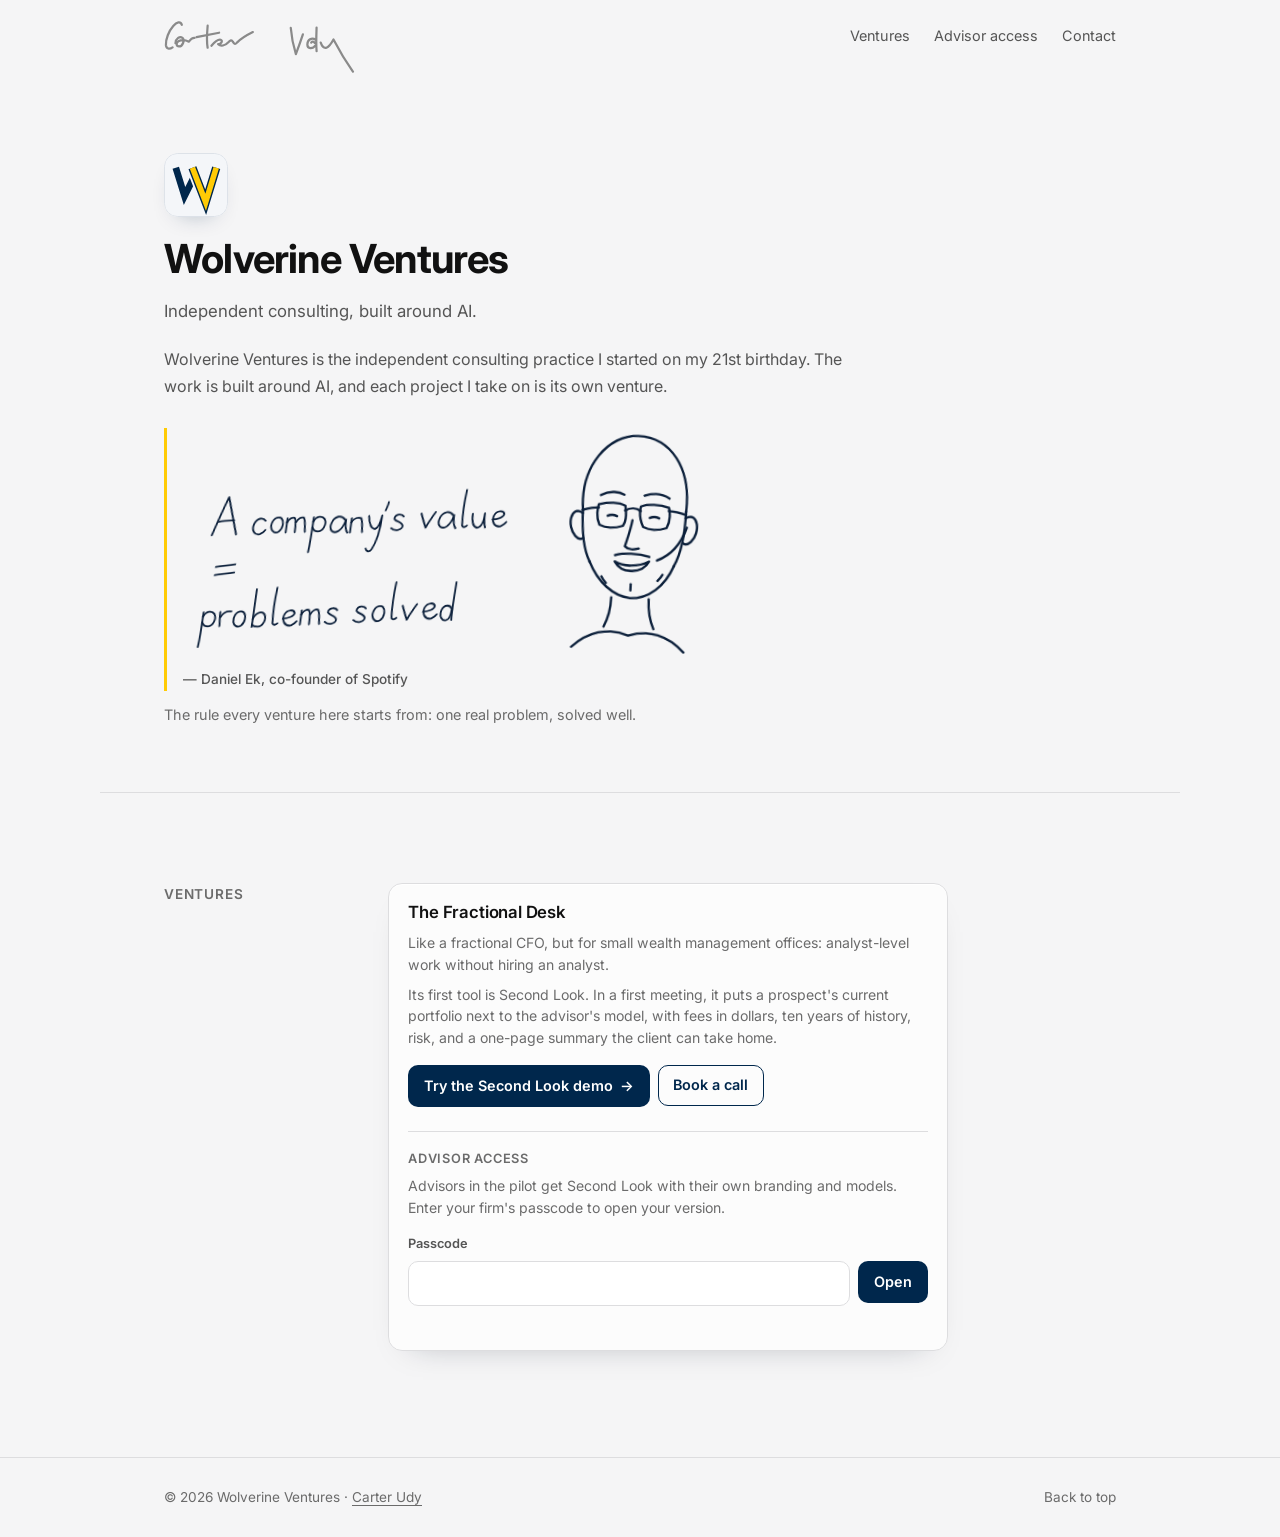
==== ventures/index.html @ a7000604 "Ventures: add skip-to-content link" ====
<!DOCTYPE html>
<html lang="en">
<head>
  <meta charset="UTF-8" />
  <meta name="viewport" content="width=device-width, initial-scale=1.0" />
  <title>Wolverine Ventures</title>
  <meta name="description" content="Wolverine Ventures is an independent consulting practice started by Carter Udy, built around AI. Its first venture is The Fractional Desk." />
  <meta property="og:title" content="Wolverine Ventures" />
  <meta property="og:description" content="An independent consulting practice built around AI. First venture: The Fractional Desk." />
  <meta property="og:type" content="website" />
  <meta property="og:url" content="https://carterudy.com/ventures/" />
  <link rel="canonical" href="https://carterudy.com/ventures/" />
  <meta name="theme-color" content="#f5f5f6" />
  <link rel="icon" href="../favicon.svg" type="image/svg+xml" />
  <link rel="preconnect" href="https://fonts.googleapis.com" />
  <link rel="preconnect" href="https://fonts.gstatic.com" crossorigin />
  <link href="https://fonts.googleapis.com/css2?family=Inter:wght@400;500;600;700&display=swap" rel="stylesheet" />
  <link rel="stylesheet" href="../styles.css" />
</head>
<body>
  <a class="skip-link" href="#main">Skip to content</a>

  <svg width="0" height="0" style="position:absolute" aria-hidden="true">
    <symbol id="wvMark" viewBox="0 0 100 100">
      <rect x="0.75" y="0.75" width="98.5" height="98.5" rx="20" fill="#F4F6F9" stroke="#DCE1E8" stroke-width="1.5"/>
      <polyline points="18.4,23.05 32.1,67.05 48.6,34.05" fill="none" stroke="#00274C" stroke-width="10.5" stroke-linejoin="miter"/>
      <polyline points="44.4,23.05 65.1,76.95 81.6,23.05" fill="none" stroke="#F4F6F9" stroke-width="18.75" stroke-linejoin="miter" stroke-miterlimit="2"/>
      <polyline points="44.4,23.05 65.1,76.95 81.6,23.05" fill="none" stroke="#00274C" stroke-width="13.1" stroke-linejoin="miter"/>
      <polyline points="44.4,23.05 65.1,76.95 81.6,23.05" fill="none" stroke="#FFCB05" stroke-width="8.75" stroke-linejoin="miter"/>
    </symbol>
  </svg>

  <header class="site-header" id="top">
    <nav class="nav" aria-label="Primary">
      <a href="../" class="brand" aria-label="Carter Udy, home">
        <svg class="brand-sig" viewBox="84 79 600 113" aria-hidden="true" focusable="false">
          <g fill="none" stroke="currentColor" stroke-linecap="round" stroke-linejoin="round">
            <path d="M140 94 C136 82 124 85 113 98 C99 114 89 139 90 158 C91 170 101 172 111 165"/>
            <path d="M120 152 C121 136 134 129 142 135 C150 142 143 162 131 162 C122 162 121 151 129 146 C139 141 152 142 162 147 C167 140 172 134 180 135"/>
            <path d="M221 97 C219 120 217 145 221 166 M186 133 C207 129 232 124 257 119"/>
            <path d="M233 160 C241 150 252 139 262 141 C270 143 263 156 254 155 C262 163 276 160 286 149 C292 142 297 141 300 147 C304 154 307 157 313 150 C323 140 341 128 363 117"/>
            <path d="M482 104 C484 130 490 160 498 186 C504 170 512 148 520 124"/>
            <path d="M560 141 C548 132 534 141 534 156 C534 170 550 172 560 158 M546 150 C549 146 554 146 557 151 M563 103 C562 130 561 152 563 177"/>
            <path d="M576 150 C580 162 586 168 594 166 C604 162 610 151 616 140 C627 161 649 201 677 241"/>
          </g>
        </svg>
      </a>

      <button class="nav-toggle" aria-expanded="false" aria-controls="nav-menu" aria-label="Toggle navigation">
        <span></span><span></span><span></span>
      </button>

      <ul class="nav-menu" id="nav-menu">
        <li><a href="#ventures">Ventures</a></li>
        <li><a href="#advisors">Advisor access</a></li>
        <li><a href="../#contact">Contact</a></li>
      </ul>
    </nav>
  </header>

  <main id="main">

    <section class="hero container wv-hero">
      <div class="hero-text">
        <svg class="wv-mark" width="64" height="64" role="img" aria-label="Wolverine Ventures logo"><use href="#wvMark"/></svg>
        <h1 class="hero-name">Wolverine Ventures</h1>
        <p class="hero-tagline">Independent consulting, built around AI.</p>
        <div class="about-body wv-blurb">
          <!-- EDIT: Carter's words. -->
          <p>
            Wolverine Ventures is the independent consulting practice I started on my 21st birthday. The work is
            built around AI, and each project I take on is its own venture.
          </p>
        </div>
        <figure class="wv-quote" style="--hw-total:4.14s">
          <div class="wv-quote-row">
            <blockquote>
              <p class="sr-only">A company&rsquo;s value equals problems solved.</p>
              <!-- Written in Carter's hand; strokes draw on in order (see .hw-quote in styles.css). Regenerate with Website/tools/make_quote.py -->
              <svg class="hw-quote" viewBox="-34 12 339 172" aria-hidden="true" focusable="false" style="--hw-total:2.67s">
                <g transform="rotate(-2 154 80) skewX(-10)">
                  <path d="M5.5 59.1 C9.5 46.1 13.5 33.1 17.5 22.1 C21.5 34.1 25.5 47.1 29.5 59.1" pathLength="1" style="--t:0.30s;--d:0.06s"/>
                  <path d="M10.5 46.1 C15.5 45.1 20.5 45.1 25.5 45.1" pathLength="1" style="--t:0.37s;--d:0.04s"/>
                  <path d="M57.0 46.7 C54.0 42.7 48.0 43.7 46.0 49.7 C44.0 55.7 48.0 60.7 53.0 59.7 C55.0 58.7 57.0 57.7 58.0 55.7" pathLength="1" style="--t:0.42s;--d:0.04s"/>
                  <path d="M69.5 43.8 C64.5 43.8 62.5 49.8 63.5 53.8 C64.5 57.8 68.5 59.8 71.5 57.8 C75.5 54.8 75.5 47.8 72.5 44.8 C71.5 43.8 70.5 43.8 69.5 43.8" pathLength="1" style="--t:0.47s;--d:0.04s"/>
                  <path d="M78.5 44.9 C78.5 49.9 78.5 54.9 78.5 58.9" pathLength="1" style="--t:0.52s;--d:0.04s"/>
                  <path d="M78.5 48.9 C80.5 44.9 83.5 43.9 85.5 44.9 C87.5 46.9 87.5 52.9 87.5 58.9" pathLength="1" style="--t:0.58s;--d:0.04s"/>
                  <path d="M87.5 48.9 C89.5 44.9 92.5 43.9 94.5 44.9 C96.5 46.9 96.5 52.9 97.5 58.9" pathLength="1" style="--t:0.63s;--d:0.04s"/>
                  <path d="M104.5 45.0 C104.5 57.0 104.5 69.0 103.5 79.0" pathLength="1" style="--t:0.68s;--d:0.04s"/>
                  <path d="M104.5 49.0 C106.5 44.0 112.5 43.0 115.5 47.0 C118.5 52.0 115.5 59.0 110.5 59.0 C107.5 59.0 105.5 57.0 104.5 55.0" pathLength="1" style="--t:0.73s;--d:0.04s"/>
                  <path d="M135.8 48.2 C131.8 43.2 124.8 44.2 122.8 51.2 C120.8 58.2 125.8 62.2 130.8 59.2 C133.8 57.2 135.8 53.2 136.8 48.2 C136.8 53.2 136.8 58.2 139.8 61.2" pathLength="1" style="--t:0.78s;--d:0.04s"/>
                  <path d="M142.4 47.2 C142.4 52.2 142.4 57.2 142.4 61.2" pathLength="1" style="--t:0.84s;--d:0.04s"/>
                  <path d="M142.4 51.2 C144.4 47.2 148.4 46.2 151.4 47.2 C153.4 49.2 153.4 55.2 154.4 61.2" pathLength="1" style="--t:0.89s;--d:0.04s"/>
                  <path d="M159.2 45.5 C160.2 51.5 162.2 57.5 166.2 58.5 C169.2 58.5 171.2 53.5 172.2 45.5 C172.2 57.5 171.2 69.5 166.2 78.5 C164.2 81.5 161.2 80.5 160.2 77.5" pathLength="1" style="--t:0.94s;--d:0.05s"/>
                  <path d="M176.9 32.5 C176.9 35.5 175.9 37.5 174.9 40.5" pathLength="1" style="--t:1.01s;--d:0.04s"/>
                  <path d="M193.7 47.2 C191.7 44.2 185.7 44.2 184.7 48.2 C183.7 51.2 192.7 52.2 193.7 56.2 C194.7 60.2 186.7 62.2 182.7 58.2" pathLength="1" style="--t:1.06s;--d:0.04s"/>
                  <path d="M210.9 44.9 C212.9 49.9 214.9 54.9 216.9 58.9 C218.9 53.9 221.9 48.9 224.9 43.9" pathLength="1" style="--t:1.11s;--d:0.04s"/>
                  <path d="M242.6 47.5 C238.6 42.5 231.6 43.5 229.6 50.5 C227.6 57.5 232.6 61.5 237.6 58.5 C240.6 56.5 242.6 52.5 243.6 47.5 C243.6 52.5 243.6 57.5 246.6 60.5" pathLength="1" style="--t:1.16s;--d:0.04s"/>
                  <path d="M252.9 23.2 C251.9 35.2 251.9 48.2 252.9 58.2 C253.9 60.2 255.9 60.2 257.9 58.2" pathLength="1" style="--t:1.22s;--d:0.04s"/>
                  <path d="M262.0 46.8 C262.0 53.8 263.0 59.8 268.0 60.8 C272.0 60.8 274.0 55.8 274.0 46.8 C274.0 51.8 274.0 56.8 276.0 60.8" pathLength="1" style="--t:1.27s;--d:0.04s"/>
                  <path d="M282.3 53.2 C287.3 53.2 293.3 51.2 293.3 48.2 C292.3 44.2 285.3 44.2 283.3 49.2 C281.3 55.2 285.3 61.2 291.3 60.2 C293.3 59.2 295.3 58.2 296.3 56.2" pathLength="1" style="--t:1.32s;--d:0.04s"/>
                  <path d="M14.0 90.6 C20.0 89.6 27.0 89.6 33.0 88.6" pathLength="1" style="--t:1.42s;--d:0.04s"/>
                  <path d="M14.0 98.6 C20.0 97.6 27.0 97.6 33.0 96.6" pathLength="1" style="--t:1.47s;--d:0.04s"/>
                  <path d="M8.2 135.0 C8.2 147.0 8.2 159.0 7.2 169.0" pathLength="1" style="--t:1.58s;--d:0.04s"/>
                  <path d="M8.2 139.0 C10.2 134.0 16.2 133.0 19.2 137.0 C22.2 142.0 19.2 149.0 14.2 149.0 C11.2 149.0 9.2 147.0 8.2 145.0" pathLength="1" style="--t:1.63s;--d:0.04s"/>
                  <path d="M24.7 135.1 C24.7 140.1 25.7 145.1 25.7 149.1" pathLength="1" style="--t:1.68s;--d:0.04s"/>
                  <path d="M25.7 140.1 C27.7 136.1 30.7 134.1 35.7 135.1" pathLength="1" style="--t:1.73s;--d:0.04s"/>
                  <path d="M45.0 135.4 C40.0 135.4 38.0 141.4 39.0 145.4 C40.0 149.4 44.0 151.4 47.0 149.4 C51.0 146.4 51.0 139.4 48.0 136.4 C47.0 135.4 46.0 135.4 45.0 135.4" pathLength="1" style="--t:1.78s;--d:0.04s"/>
                  <path d="M57.9 114.0 C57.9 127.0 57.9 139.0 57.9 151.0" pathLength="1" style="--t:1.84s;--d:0.04s"/>
                  <path d="M57.9 143.0 C59.9 137.0 65.9 135.0 68.9 139.0 C71.9 144.0 68.9 151.0 63.9 151.0 C60.9 151.0 58.9 150.0 57.9 149.0" pathLength="1" style="--t:1.89s;--d:0.04s"/>
                  <path d="M78.1 113.2 C77.1 125.2 77.1 138.2 78.1 148.2 C79.1 150.2 81.1 150.2 83.1 148.2" pathLength="1" style="--t:1.94s;--d:0.04s"/>
                  <path d="M87.7 143.9 C92.7 143.9 98.7 141.9 98.7 138.9 C97.7 134.9 90.7 134.9 88.7 139.9 C86.7 145.9 90.7 151.9 96.7 150.9 C98.7 149.9 100.7 148.9 101.7 146.9" pathLength="1" style="--t:1.99s;--d:0.04s"/>
                  <path d="M105.5 136.4 C105.5 141.4 105.5 146.4 105.5 150.4" pathLength="1" style="--t:2.04s;--d:0.04s"/>
                  <path d="M105.5 140.4 C107.5 136.4 110.5 135.4 112.5 136.4 C114.5 138.4 114.5 144.4 114.5 150.4" pathLength="1" style="--t:2.10s;--d:0.04s"/>
                  <path d="M114.5 140.4 C116.5 136.4 119.5 135.4 121.5 136.4 C123.5 138.4 123.5 144.4 124.5 150.4" pathLength="1" style="--t:2.15s;--d:0.04s"/>
                  <path d="M140.7 137.4 C138.7 134.4 132.7 134.4 131.7 138.4 C130.7 141.4 139.7 142.4 140.7 146.4 C141.7 150.4 133.7 152.4 129.7 148.4" pathLength="1" style="--t:2.20s;--d:0.04s"/>
                  <path d="M168.9 136.7 C166.9 133.7 160.9 133.7 159.9 137.7 C158.9 140.7 167.9 141.7 168.9 145.7 C169.9 149.7 161.9 151.7 157.9 147.7" pathLength="1" style="--t:2.25s;--d:0.04s"/>
                  <path d="M182.6 134.9 C177.6 134.9 175.6 140.9 176.6 144.9 C177.6 148.9 181.6 150.9 184.6 148.9 C188.6 145.9 188.6 138.9 185.6 135.9 C184.6 134.9 183.6 134.9 182.6 134.9" pathLength="1" style="--t:2.30s;--d:0.04s"/>
                  <path d="M195.6 111.9 C194.6 123.9 194.6 136.9 195.6 146.9 C196.6 148.9 198.6 148.9 200.6 146.9" pathLength="1" style="--t:2.36s;--d:0.04s"/>
                  <path d="M205.1 135.3 C207.1 140.3 209.1 145.3 211.1 149.3 C213.1 144.3 216.1 139.3 219.1 134.3" pathLength="1" style="--t:2.41s;--d:0.04s"/>
                  <path d="M226.1 141.9 C231.1 141.9 237.1 139.9 237.1 136.9 C236.1 132.9 229.1 132.9 227.1 137.9 C225.1 143.9 229.1 149.9 235.1 148.9 C237.1 147.9 239.1 146.9 240.1 144.9" pathLength="1" style="--t:2.46s;--d:0.04s"/>
                  <path d="M254.3 140.0 C252.3 136.0 246.3 135.0 244.3 141.0 C242.3 147.0 246.3 152.0 250.3 151.0 C253.3 150.0 254.3 146.0 254.3 141.0" pathLength="1" style="--t:2.51s;--d:0.04s"/>
                  <path d="M255.3 114.0 C255.3 127.0 254.3 139.0 255.3 151.0" pathLength="1" style="--t:2.56s;--d:0.04s"/>
                </g>
              </svg>
            </blockquote>
            <!-- Loose pen sketch of Daniel Ek, drawn after the quote. Regenerate with Website/tools/make_portrait.py -->
            <svg class="hw-quote hw-portrait" viewBox="16 8 96 146" aria-hidden="true" focusable="false">
              <g transform="rotate(3 64 80)">
                <path d="M31 62 C28 34 45 13 64 13 C85 13 99 32 97 60" pathLength="1" style="--t:2.67s;--d:0.11s"/>
                <path d="M31 62 C31 78 33 88 37 95" pathLength="1" style="--t:2.79s;--d:0.04s"/>
                <path d="M97 60 C97 76 95 87 91 95" pathLength="1" style="--t:2.84s;--d:0.04s"/>
                <path d="M31 64 C23 59 21 73 27 79 C29 81 31 81 32 80" pathLength="1" style="--t:2.89s;--d:0.04s"/>
                <path d="M97 64 C105 59 107 73 101 79 C99 81 97 81 96 80" pathLength="1" style="--t:2.94s;--d:0.04s"/>
                <path d="M42 52 C47 49 53 49 57 51" pathLength="1" style="--t:2.99s;--d:0.04s"/>
                <path d="M70 51 C75 49 81 49 86 52" pathLength="1" style="--t:3.04s;--d:0.04s"/>
                <path d="M41 58 C47 56 54 56 58 58 C59 63 59 68 57 71 C52 73 46 73 42 71 C40 67 40 62 41 58" pathLength="1" style="--t:3.09s;--d:0.05s"/>
                <path d="M68 58 C72 56 80 56 86 58 C87 62 87 67 85 71 C80 73 74 73 70 71 C68 67 67 62 68 58" pathLength="1" style="--t:3.16s;--d:0.05s"/>
                <path d="M58 61 C61 59 65 59 68 61" pathLength="1" style="--t:3.22s;--d:0.04s"/>
                <path d="M41 60 C37 60 34 61 31 62" pathLength="1" style="--t:3.27s;--d:0.04s"/>
                <path d="M86 60 C90 60 94 61 97 62" pathLength="1" style="--t:3.32s;--d:0.04s"/>
                <path d="M47 65 C49 64 51 64 53 65" pathLength="1" style="--t:3.37s;--d:0.04s"/>
                <path d="M74 65 C76 64 78 64 80 65" pathLength="1" style="--t:3.42s;--d:0.04s"/>
                <path d="M63 67 C62 74 60 80 59 84 C61 86 65 86 68 85" pathLength="1" style="--t:3.47s;--d:0.04s"/>
                <path d="M53 90 C58 88 68 88 75 90" pathLength="1" style="--t:3.52s;--d:0.04s"/>
                <path d="M53 94 C59 97 68 97 75 93 C71 101 58 102 53 94" pathLength="1" style="--t:3.57s;--d:0.04s"/>
                <path d="M37 95 C43 108 53 116 64 117 C76 117 86 108 91 95" pathLength="1" style="--t:3.63s;--d:0.06s"/>
                <path d="M45 104 C46 106 47 107 48 108" pathLength="1" style="--t:3.71s;--d:0.04s"/>
                <path d="M64 108 C64 110 64 111 64 112" pathLength="1" style="--t:3.76s;--d:0.04s"/>
                <path d="M81 105 C82 104 83 103 84 101" pathLength="1" style="--t:3.81s;--d:0.04s"/>
                <path d="M98 70 C95 80 89 88 80 92" pathLength="1" style="--t:3.86s;--d:0.04s"/>
                <path d="M52 117 C52 124 51 130 48 136" pathLength="1" style="--t:3.91s;--d:0.04s"/>
                <path d="M76 117 C76 124 77 130 80 136" pathLength="1" style="--t:3.96s;--d:0.04s"/>
                <path d="M28 150 C38 140 51 136 64 141 C77 136 90 140 100 150" pathLength="1" style="--t:4.01s;--d:0.07s"/>
              </g>
            </svg>
          </div>
          <figcaption>&mdash; Daniel Ek, co-founder of Spotify</figcaption>
        </figure>
        <p class="wv-quote-note">The rule every venture here starts from: one real problem, solved well.</p>
      </div>
    </section>

    <section class="section container" id="ventures">
      <p class="section-title">Ventures</p>
      <div class="wv-grid">
        <article class="now-card wv-card" id="fractional-desk">
          <h2 class="now-title">The Fractional Desk</h2>
          <p class="now-note">Like a fractional CFO, but for small wealth management offices: analyst-level work without hiring an analyst.</p>
          <p class="now-note">Its first tool is Second Look. In a first meeting, it puts a prospect's current portfolio next to the advisor's model, with fees in dollars, ten years of history, risk, and a one-page summary the client can take home.</p>
          <div class="wv-actions">
            <a class="wv-btn" href="second-look/">Try the Second Look demo <span class="wv-arrow" aria-hidden="true">&rarr;</span></a>
            <a class="wv-btn wv-btn-ghost" href="https://calendar.google.com/calendar/appointments/schedules/AcZssZ2owNLC68IE3bi404yhBSNsmZE64ttAb19tgo0-aC2wI6eYCNmnvXj6XQy3hJ_TFixpicV2XaKe" target="_blank" rel="noopener">Book a call</a>
          </div>
          <div class="wv-access" id="advisors">
            <h3 class="wv-access-title">Advisor access</h3>
            <p class="now-note">Advisors in the pilot get Second Look with their own branding and models. Enter your firm's passcode to open your version.</p>
            <form class="wv-form" id="access-form" autocomplete="off">
              <label class="wv-label" for="access-code">Passcode</label>
              <div class="wv-row">
                <input class="wv-input" id="access-code" name="access-code" type="password" required spellcheck="false" autocapitalize="off" />
                <button class="wv-btn" id="access-go" type="submit">Open</button>
              </div>
              <p class="wv-status" id="access-status" role="status" aria-live="polite"></p>
            </form>
          </div>
        </article>
      </div>
    </section>
  </main>

  <footer class="site-footer">
    <div class="container footer-inner">
      <span>&copy; <span id="year"></span> Wolverine Ventures &middot; <a href="../">Carter Udy</a></span>
      <a href="#top" class="footer-top">Back to top</a>
    </div>
  </footer>

  <script src="../script.js"></script>
  <script src="unlock.js"></script>
  <script data-goatcounter="https://carterudy.goatcounter.com/count" async src="//gc.zgo.at/count.js"></script>
</body>
</html>
---- styles.css ----
/* Carter Udy — carterudy.com */

:root {
  --bg:         #f5f5f6;
  --text:       #111111;
  --text-soft:  #555555;
  --text-faint: #6b6b6b; /* 4.9:1 on --bg; #8a8a8a was 3.2:1, under the 4.5:1 minimum */
  --border:     #dddddf;
  --maxw:       1080px;
  --gutter:     clamp(1.25rem, 6vw, 4rem);
  --font: "Inter", system-ui, -apple-system, sans-serif;
}

*, *::before, *::after { box-sizing: border-box; margin: 0; }
html { scroll-behavior: smooth; }
@media (prefers-reduced-motion: reduce) { html { scroll-behavior: auto; } }

body {
  font-family: var(--font);
  background: var(--bg);
  color: var(--text);
  font-size: 16px;
  line-height: 1.7;
  -webkit-font-smoothing: antialiased;
  transition: background .25s, color .25s;
}

a { color: inherit; text-decoration: underline; text-underline-offset: 3px; }
a:hover { color: var(--text-soft); }
ul, ol { list-style: none; padding: 0; }

/* Skip link: hidden until a keyboard user tabs to it */
.skip-link {
  position: fixed; left: 1rem; top: -100px; z-index: 100;
  padding: .6rem 1rem; border-radius: 8px;
  background: var(--text); color: var(--bg); font-size: .9rem; font-weight: 600; text-decoration: none;
}
.skip-link:focus { top: .75rem; color: var(--bg); }

.container {
  max-width: var(--maxw);
  margin-inline: auto;
  padding-inline: var(--gutter);
}

/* ---------- Nav ---------- */
.site-header {
  position: sticky;
  top: 0;
  background: var(--bg);
  border-bottom: 1px solid transparent;
  z-index: 10;
  transition: border-color .25s;
}
.site-header.scrolled { border-bottom-color: var(--border); }

.nav {
  display: flex;
  align-items: center;
  justify-content: space-between;
  max-width: var(--maxw);
  margin-inline: auto;
  padding-inline: var(--gutter);
  height: 72px;
}
.brand {
  font-weight: 600;
  font-size: .95rem;
  text-decoration: none;
}
.brand:hover { color: var(--text-soft); }
/* signature keeps its original light grey; logos are exempt from text contrast */
.brand { display: inline-flex; align-items: center; color: #8a8a8a; }
.brand:hover, .brand:focus-visible { color: var(--text); }
/* box is cropped to the ink of "Carter Udy"; the tail of the y hangs below on purpose */
.brand-sig { display: block; height: 36px; width: auto; overflow: visible; position: relative; top: 2px; }
.brand-sig g { stroke-width: 7; transition: stroke-width .25s ease; }
.brand:hover .brand-sig g, .brand:focus-visible .brand-sig g { stroke-width: 12; }
.brand { transition: color .25s ease; }
@media (prefers-reduced-motion: reduce) { .brand, .brand-sig g { transition: none; } }

.nav-menu {
  display: flex;
  align-items: center;
  gap: 1.5rem;
}
.nav-menu a {
  font-size: .9rem;
  color: var(--text-soft);
  text-decoration: none;
}
.nav-menu a:hover { color: var(--text); }
/* section you're reading (set by script.js); underline, not bold, so nothing shifts */
.nav-menu a[aria-current] { color: var(--text); text-decoration: underline; text-decoration-thickness: 1.5px; text-underline-offset: 6px; }
.nav-menu a { white-space: nowrap; }

/* LinkedIn + email icons: 20px art, ~44px tall hit area, no layout shift */
.nav-menu > li.nav-icons { display: flex; align-items: center; }
.nav-menu .nav-icon {
  display: grid; place-items: center;
  width: 38px; height: 44px; margin: -12px -4px; padding: 0;
  color: var(--text-soft);
  transition: color .15s ease, transform .2s cubic-bezier(.34,1.56,.64,1);
}
.nav-menu .nav-icon svg { width: 20px; height: 20px; }
.nav-menu .nav-icon:hover, .nav-menu .nav-icon:focus-visible { color: var(--text); transform: translateY(-2px); }
.nav-menu .nav-icon:active { transform: translateY(0) scale(.9); transition-duration: .08s; }
@media (prefers-reduced-motion: reduce) { .nav-menu .nav-icon { transition: none; } .nav-menu .nav-icon:hover, .nav-menu .nav-icon:active { transform: none; } }

/* Wolverine Ventures sits far right, set off by a hairline */
.nav-menu > li.nav-wv-item { border-left: 1px solid var(--border); padding-left: 1.5rem; }
/* Fitts's law: taller hit areas for nav links, padding offset by negative margin so nothing shifts */
.nav-menu > li > a { display: inline-block; padding: .75rem .35rem; margin: -.75rem -.35rem; }
.nav-menu > li > a.nav-wv { display: inline-flex; }
.brand { padding-block: .5rem; }
.footer-inner a { display: inline-block; padding: .6rem .25rem; margin: -.6rem -.25rem; }

/* Wolverine Ventures link: small W mark sits on the text's x-height, nudges on hover */
.nav-menu .nav-wv { display: inline-flex; align-items: center; gap: .4rem; }
.nav-wv-mark { width: 15px; height: 14px; flex: none; overflow: visible; transform-origin: 50% 100%; transition: transform .25s cubic-bezier(.34,1.56,.64,1); }
.nav-wv:hover .nav-wv-mark, .nav-wv:focus-visible .nav-wv-mark { transform: rotate(-12deg); }
@media (prefers-reduced-motion: reduce) { .nav-wv-mark { transition: none; } .nav-wv:hover .nav-wv-mark { transform: none; } }

/* Contact: LinkedIn + email icons reveal on hover / keyboard focus */
.nav-contact { position: relative; }
.contact-pop {
  position: absolute;
  top: 100%;
  right: -.6rem;
  display: flex;
  gap: .35rem;
  padding: .35rem;
  margin-top: .6rem;
  background: rgba(255, 255, 255, .72);
  -webkit-backdrop-filter: saturate(170%) blur(18px);
  backdrop-filter: saturate(170%) blur(18px);
  border: 1px solid var(--border);
  border-radius: 12px;
  box-shadow: 0 12px 30px -16px rgba(15, 27, 45, .35);
  opacity: 0;
  visibility: hidden;
  transform: translateY(-4px);
  transition: opacity .18s ease, transform .18s ease, visibility 0s linear .18s;
}
/* invisible bridge so the pointer can travel from "Contact" down to the icons */
.contact-pop::before { content: ""; position: absolute; inset: -.8rem 0 100% 0; }
.nav-contact:hover .contact-pop,
.nav-contact:focus-within .contact-pop {
  opacity: 1;
  visibility: visible;
  transform: none;
  transition: opacity .18s ease, transform .18s ease;
}
.contact-pop a {
  display: grid;
  place-items: center;
  width: 44px; height: 44px;
  border-radius: 9px;
  color: var(--text-soft);
}
.contact-pop a:hover, .contact-pop a:focus-visible { color: var(--text); background: rgba(15, 27, 45, .06); }
.contact-pop svg { width: 20px; height: 20px; }
.ico-knock { fill: #fff; }
@media (prefers-reduced-motion: reduce) {
  .contact-pop { transition: none; transform: none; }
}

.nav-toggle {
  display: none;
  background: none;
  border: none;
  cursor: pointer;
  flex-direction: column;
  gap: 4px;
  padding: .25rem;
}
.nav-toggle span {
  display: block;
  width: 20px; height: 1.5px;
  background: var(--text);
  transition: transform .2s, opacity .15s;
}

/* ---------- Hero ---------- */
.hero {
  padding-top: clamp(3rem, 10vh, 5rem);
  padding-bottom: clamp(2.5rem, 8vh, 4rem);
  display: flex;
  align-items: center;
  gap: clamp(2rem, 5vw, 4rem);
}
.hero-text { flex: 1 1 0; min-width: 0; }
.hero-photo {
  flex: 0 0 auto;
  width: clamp(180px, 26vw, 300px);
}
.hero-photo img {
  width: 100%;
  height: auto;
  display: block;
  border-radius: 8px;
  object-fit: cover;
  aspect-ratio: 4 / 5;
}
.hero-name {
  font-size: clamp(1.75rem, 5vw, 2.5rem);
  font-weight: 700;
  letter-spacing: -.02em;
  line-height: 1.1;
  margin-bottom: 1rem;
}
.hero-tagline {
  font-size: 1.05rem;
  color: var(--text-soft);
  max-width: 72ch;
  margin-bottom: .75rem;
}
.hero-sub {
  font-size: .95rem;
  color: var(--text-faint);
  max-width: 72ch;
  margin-bottom: 1.75rem;
}
.hero-socials {
  display: flex;
  flex-wrap: wrap;
  gap: 1.25rem;
}
.hero-socials a {
  font-size: .9rem;
  color: var(--text-soft);
  text-decoration: none;
}
.hero-socials a:hover { color: var(--text); text-decoration: underline; text-underline-offset: 3px; }

/* ---------- Sections ---------- */
.section {
  padding-top: clamp(2rem, 6vh, 3.5rem);
  padding-bottom: clamp(2rem, 6vh, 3.5rem);
  border-top: 1px solid var(--border);
}
.section-title {
  font-size: .8rem;
  font-weight: 600;
  letter-spacing: .06em;
  text-transform: uppercase;
  color: var(--text-faint);
  margin-bottom: 1.5rem;
}

/* ---------- About ---------- */
.about-body p {
  font-size: 1rem;
  color: var(--text-soft);
  margin-bottom: .9rem;
  max-width: 68ch;
}
.about-body p:last-child { margin-bottom: 0; }

.about-tags {
  display: flex;
  flex-wrap: wrap;
  gap: .5rem;
  margin-top: 1.5rem;
}
.about-tags li {
  font-size: .82rem;
  color: var(--text-faint);
  border: 1px solid var(--border);
  padding: .2rem .65rem;
  border-radius: 3px;
}

/* ---------- Writing ---------- */
.writing-list { display: flex; flex-direction: column; }
.writing-item {
  padding: 1.1rem 0;
  border-bottom: 1px solid var(--border);
}
.writing-item:first-child { border-top: 1px solid var(--border); }
.writing-row {
  display: flex;
  align-items: baseline;
  justify-content: space-between;
  gap: 1rem;
}
.writing-title {
  font-size: 1rem;
  font-weight: 500;
}
.writing-title a { text-decoration: none; }
.writing-title a:hover { text-decoration: underline; text-underline-offset: 3px; }
.writing-date {
  font-size: .82rem;
  color: var(--text-faint);
  white-space: nowrap;
  flex-shrink: 0;
}
.writing-desc {
  font-size: .9rem;
  color: var(--text-faint);
  margin-top: .3rem;
}

/* ---------- Contact ---------- */
.contact-body {
  font-size: 1rem;
  color: var(--text-soft);
  max-width: 72ch;
}
.contact-body a { font-weight: 500; }

/* ---------- Footer ---------- */
.site-footer {
  border-top: 1px solid var(--border);
  padding-block: 1.75rem;
  margin-top: 1rem;
}
.footer-inner {
  display: flex;
  align-items: center;
  justify-content: space-between;
  font-size: .85rem;
  color: var(--text-faint);
}
.footer-top { text-decoration: none; }
.footer-top:hover { color: var(--text); }

/* ---------- Scroll reveal ---------- */
.will-reveal {
  opacity: 0;
  transform: translateY(16px);
  transition: opacity .3s ease-out, transform .3s ease-out;
}
.will-reveal.revealed {
  opacity: 1;
  transform: translateY(0);
}

/* ---------- Mobile ---------- */
/* Nav collapses into the menu button before the links would wrap */
@media (max-width: 820px) {
  .nav-toggle { display: flex; }
  /* phone header: shorter bar, smaller signature, bigger tap target for the menu button */
  .nav { height: 64px; }
  .brand-sig { height: 30px; top: 1px; }
  .nav-toggle { padding: .75rem .5rem; margin-right: -.5rem; }

  /* menu drops down under the header and is fully hidden when closed */
  .nav-menu {
    position: fixed;
    inset: 64px 0 auto 0;
    flex-direction: column;
    align-items: stretch;
    gap: 0;
    background: var(--bg);
    border-bottom: 1px solid var(--border);
    box-shadow: 0 18px 30px -24px rgba(15, 27, 45, .35);
    padding: .5rem var(--gutter) 1rem;
    opacity: 0;
    visibility: hidden;
    pointer-events: none;
    transform: translateY(-8px);
    transition: opacity .2s ease, transform .2s ease, visibility 0s linear .2s;
  }
  .nav-menu.open {
    opacity: 1; visibility: visible; pointer-events: auto; transform: none;
    transition: opacity .2s ease, transform .2s ease;
  }
  .nav-menu > li { border-bottom: 1px solid var(--border); }
  .nav-menu > li:last-child { border-bottom: 0; }
  .nav-menu > li > a { display: block; padding: .85rem 0; margin: 0; font-size: 1rem; color: var(--text); }
  .nav-menu > li > a.nav-wv { display: flex; }
  /* LinkedIn + email sit together as the last row */
  .nav-menu > li.nav-icons { order: 10; border-bottom: 0; padding-top: .5rem; gap: .5rem; }
  .nav-menu .nav-icon { width: 44px; height: 44px; margin: 0 0 0 -.6rem; color: var(--text); }
  .nav-menu .nav-icon + .nav-icon { margin-left: 0; }
  .nav-menu > li.nav-wv-item { border-left: 0; padding-left: 0; border-bottom: 1px solid var(--border); }
  .nav-toggle[aria-expanded="true"] span:nth-child(1) { transform: translateY(5.5px) rotate(45deg); }
  .nav-toggle[aria-expanded="true"] span:nth-child(2) { opacity: 0; }
  .nav-toggle[aria-expanded="true"] span:nth-child(3) { transform: translateY(-5.5px) rotate(-45deg); }

}

@media (max-width: 640px) {
  .writing-row { flex-direction: column; gap: .25rem; }
  .writing-date { order: -1; }

  /* hero: photo stays on top but smaller, less empty space above it */
  .hero {
    flex-direction: column-reverse;
    align-items: flex-start;
    gap: 1.25rem;
    padding-top: 1.75rem;
    padding-bottom: 2rem;
  }
  .hero-photo { width: clamp(132px, 38vw, 170px); }
  .hero-photo img { border-radius: 12px; }
  .hero-name { font-size: 2rem; margin-bottom: .6rem; }
  .hero-tagline { font-size: 1rem; }
  .hero-sub { margin-bottom: 1.25rem; }

  .section { padding-top: 1.75rem; padding-bottom: 1.75rem; }
  .section-title { margin-bottom: 1rem; }
  .now-head { flex-wrap: wrap; gap: 0 1rem; }
  .now-date { margin-bottom: 1rem; }
  .now-grid { gap: .75rem; }
  .footer-inner { flex-wrap: wrap; gap: .5rem 1rem; }
}

/* ---------- This week (reading / watching / listening) ---------- */
.now-head { display: flex; align-items: baseline; justify-content: space-between; gap: 1rem; }
.now-date { font-size: .8rem; color: var(--text-faint); margin-bottom: 1.5rem; }
.now-grid {
  display: grid;
  grid-template-columns: repeat(auto-fit, minmax(220px, 1fr));
  gap: 1rem;
}
.now-card {
  background: rgba(255, 255, 255, .7);
  border: 1px solid var(--border);
  border-radius: 14px;
  padding: 1.1rem 1.2rem 1.25rem;
  box-shadow: 0 1px 0 rgba(255, 255, 255, .8) inset, 0 14px 32px -24px rgba(15, 27, 45, .35);
}
.now-kind {
  display: flex; align-items: center; gap: .45rem;
  font-size: .75rem; font-weight: 600; letter-spacing: .06em; text-transform: uppercase;
  color: var(--text-faint);
  margin-bottom: .7rem;
}
.now-kind svg {
  width: 16px; height: 16px;
  fill: none; stroke: currentColor; stroke-width: 1.8; stroke-linecap: round; stroke-linejoin: round;
}
.now-title { font-size: 1.05rem; font-weight: 600; line-height: 1.35; letter-spacing: -.01em; }
.now-by { font-size: .9rem; color: var(--text-soft); margin-top: .15rem; }
.now-note { font-size: .88rem; color: var(--text-faint); margin-top: .6rem; line-height: 1.55; }

/* Whole card / row is the click target (Fitts's law): the title link's
   ::after stretches over it. Cards without a link (Book) stay still. */
.now-card, .writing-item { position: relative; }
.now-title a::after, .writing-title a::after { content: ""; position: absolute; inset: 0; border-radius: inherit; }
.now-card:has(a) { transition: transform .2s cubic-bezier(.2,.8,.2,1), box-shadow .2s ease; }
.now-card:has(a):hover { transform: translateY(-3px); box-shadow: 0 1px 0 rgba(255, 255, 255, .8) inset, 0 20px 36px -22px rgba(15, 27, 45, .45); }
.now-card:has(a:focus-visible) { outline: 2px solid var(--text); outline-offset: 2px; }
.now-card a:focus-visible { outline: none; }
@media (prefers-reduced-motion: reduce) { .now-card:has(a) { transition: none; } .now-card:has(a):hover { transform: none; } }

/* ---------- Wolverine Ventures (/ventures) ---------- */
.wv-hero { align-items: flex-start; }
.wv-mark { display: block; margin-bottom: 1.25rem; border-radius: 14px; box-shadow: 0 10px 24px -16px rgba(0, 39, 76, .45); }
.wv-blurb { margin-top: 1.25rem; }
.wv-grid { display: grid; grid-template-columns: minmax(0, 560px); gap: 1rem; }
.wv-card { display: flex; flex-direction: column; gap: .5rem; }
.wv-card .now-note { margin-top: 0; }
.wv-btn {
  align-self: flex-start;
  display: inline-flex; align-items: center; gap: .4rem;
  margin-top: .5rem;
  padding: .55rem 1rem;
  border: 0; border-radius: 10px;
  background: #00274C; color: #fff;
  font: inherit; font-size: .9rem; font-weight: 600;
  text-decoration: none; cursor: pointer;
}
.wv-btn:hover { background: #0B3A6B; color: #fff; }
.wv-btn:focus-visible, .wv-input:focus-visible { outline: 2px solid #FFCB05; outline-offset: 2px; }
.wv-btn:disabled { opacity: .6; cursor: wait; }
.wv-form { display: grid; gap: .4rem; margin-top: .5rem; }
.wv-label { font-size: .8rem; font-weight: 600; color: var(--text-soft); }
.wv-row { display: flex; gap: .5rem; flex-wrap: wrap; }
.wv-row .wv-btn { margin-top: 0; }
.wv-input {
  flex: 1 1 200px; min-width: 0;
  padding: .55rem .75rem;
  border: 1px solid var(--border); border-radius: 10px;
  background: #fff; color: var(--text);
  font: inherit; font-size: .95rem;
}
.wv-status { font-size: .85rem; color: var(--text-soft); min-height: 1.3em; }

.wv-access { margin-top: 1rem; padding-top: 1rem; border-top: 1px solid var(--border); display: grid; gap: .35rem; }
.wv-access-title { font-size: .8rem; font-weight: 600; letter-spacing: .06em; text-transform: uppercase; color: var(--text-faint); margin: 0; }

/* ---------- Ventures: quote + motion polish ----------
   Motion rules (from "20 Principles of UX & Animation"):
   squash & stretch on press, ease-out timing, follow-through on the arrow,
   staggered entrance, and clear feedback on a wrong passcode. */
.wv-quote { margin: 1.75rem 0 0; padding-left: 1rem; border-left: 3px solid #FFCB05; max-width: 34rem; }
.wv-quote blockquote { margin: 0; }
/* Stacked statement: A COMPANY'S VALUE / = / PROBLEMS SOLVED */
.wv-statement {
  display: flex; flex-direction: column; align-items: flex-start; gap: .05em;
  font-size: clamp(1.6rem, 4.6vw, 2.5rem); font-weight: 700; line-height: 1.02;
  letter-spacing: -.025em; text-transform: uppercase; color: var(--text);
}
.wv-eq { color: #00274C; line-height: .9; }

/* Handwritten quote: each stroke draws on in order as the page opens */
.hw-quote { display: block; width: min(100%, 30rem); height: auto; overflow: visible; }
.hw-quote g { fill: none; stroke: #0B1F3A; stroke-width: 1.8; stroke-linecap: round; stroke-linejoin: round; }
/* At rest the quote is fully drawn; the animation's first frame hides each stroke until its turn. */
.hw-quote path { stroke-dasharray: 1; stroke-dashoffset: 0; animation: hw-draw var(--d) cubic-bezier(.4,.1,.6,.9) var(--t) both; }
/* Quote on the left, pen sketch of Daniel Ek on the right */
.wv-quote-row { display: flex; align-items: flex-end; gap: clamp(.75rem, 3vw, 2rem); }
.wv-quote-row blockquote { flex: 1 1 auto; min-width: 0; }
.hw-quote.hw-portrait { flex: 0 0 auto; width: clamp(84px, 16vw, 150px); }
.hw-portrait g { stroke-width: 1.5; }
@keyframes hw-draw {
  0% { stroke-dashoffset: 1; opacity: 0; }
  1% { opacity: 1; }
  100% { stroke-dashoffset: 0; opacity: 1; }
}
.wv-quote:has(.hw-quote) figcaption { animation: hw-fade .3s ease-out var(--hw-total, 4s) both; }
@keyframes hw-fade { from { opacity: 0; transform: translateY(4px); } }
@media (prefers-reduced-motion: reduce) {
  .hw-quote path { animation: none; stroke-dashoffset: 0; }
  .wv-quote figcaption { animation: none; }
}
.wv-quote figcaption { margin-top: .75rem; font-size: .85rem; font-weight: 500; color: var(--text-soft); }
.sr-only { position: absolute; width: 1px; height: 1px; padding: 0; margin: -1px; overflow: hidden; clip: rect(0 0 0 0); white-space: nowrap; border: 0; }

.wv-actions { display: flex; flex-wrap: wrap; gap: .5rem; margin-top: .5rem; }
.wv-actions .wv-btn { margin-top: 0; }
.wv-btn-ghost { background: transparent; color: #00274C; border: 1.5px solid #00274C; padding: calc(.55rem - 1.5px) calc(1rem - 1.5px); }
.wv-btn-ghost:hover { background: rgba(0, 39, 76, .06); color: #00274C; }
.wv-quote-note { margin-top: .75rem; font-size: .9rem; color: var(--text-faint); max-width: 34rem; }

.wv-btn { transition: background .2s ease, transform .18s cubic-bezier(.2,.8,.2,1), box-shadow .2s ease; }
.wv-btn:hover { transform: translateY(-1px); box-shadow: 0 8px 18px -12px rgba(0, 39, 76, .6); }
.wv-btn:active { transform: translateY(1px) scale(.96, .92); box-shadow: 0 2px 4px -2px rgba(0, 39, 76, .5); transition-duration: .08s; }
.wv-arrow { display: inline-block; transition: transform .25s cubic-bezier(.34,1.56,.64,1); }
.wv-btn:hover .wv-arrow { animation: wv-windup .28s cubic-bezier(.34,1.56,.64,1) both; }
@keyframes wv-windup { 0% { transform: none; } 35% { transform: translateX(-2px); } 100% { transform: translateX(4px); } }
.wv-input { transition: border-color .2s ease, box-shadow .2s ease; }
.wv-input:focus { border-color: #00274C; box-shadow: 0 0 0 3px rgba(0, 39, 76, .12); outline: none; }
.wv-shake { animation: wv-shake .3s cubic-bezier(.36,.07,.19,.97); }
/* 5 Exaggerated feedback: a miss also turns the field red until the next try */
.wv-input.wv-shake { border-color: #B3261E; box-shadow: 0 0 0 3px rgba(179, 38, 30, .14); }
@keyframes wv-shake {
  20%, 60% { transform: translateX(-5px); }
  40%, 80% { transform: translateX(5px); }
}
.wv-hero.will-reveal { opacity: 1; transform: none; }
.wv-hero.will-reveal .hero-text > * { opacity: 0; transform: translateY(12px); transition: opacity .3s cubic-bezier(.2,.8,.2,1), transform .3s cubic-bezier(.2,.8,.2,1); }
.wv-hero.revealed .hero-text > * { opacity: 1; transform: none; }
.wv-hero.revealed .hero-text > :nth-child(2) { transition-delay: .04s; }
.wv-hero.revealed .hero-text > :nth-child(3) { transition-delay: .08s; }
.wv-hero.revealed .hero-text > :nth-child(4) { transition-delay: .12s; }
.wv-hero.revealed .hero-text > :nth-child(5) { transition-delay: .16s; }
.wv-hero.revealed .hero-text > :nth-child(6) { transition-delay: .2s; }
@media (prefers-reduced-motion: reduce) {
  .wv-btn, .wv-arrow, .wv-input { transition: none; }
  .wv-btn:hover, .wv-btn:active, .wv-btn:hover .wv-arrow { transform: none; }
  .wv-shake, .wv-btn:hover .wv-arrow { animation: none; }
}

/* ---------- Homepage: sticky side labels ----------
   Desktop: each section's label sits in a left column and stays put while
   its section scrolls past. Phones keep the plain single column. */
@media (min-width: 900px) {
  .section {
    display: grid; grid-template-columns: 11rem minmax(0, 1fr); column-gap: 3rem;
    padding-top: clamp(3.5rem, 10vh, 6rem); padding-bottom: clamp(3.5rem, 10vh, 6rem);
  }
  .section > * { grid-column: 2; }
  .section > .section-title, .section > .now-head {
    grid-column: 1; grid-row: 1 / span 6;
    position: sticky; top: 104px; align-self: start; display: block;
  }
  .section-title { font-size: .85rem; margin-bottom: .5rem; }
  .now-head .now-date { margin-bottom: 0; }
}
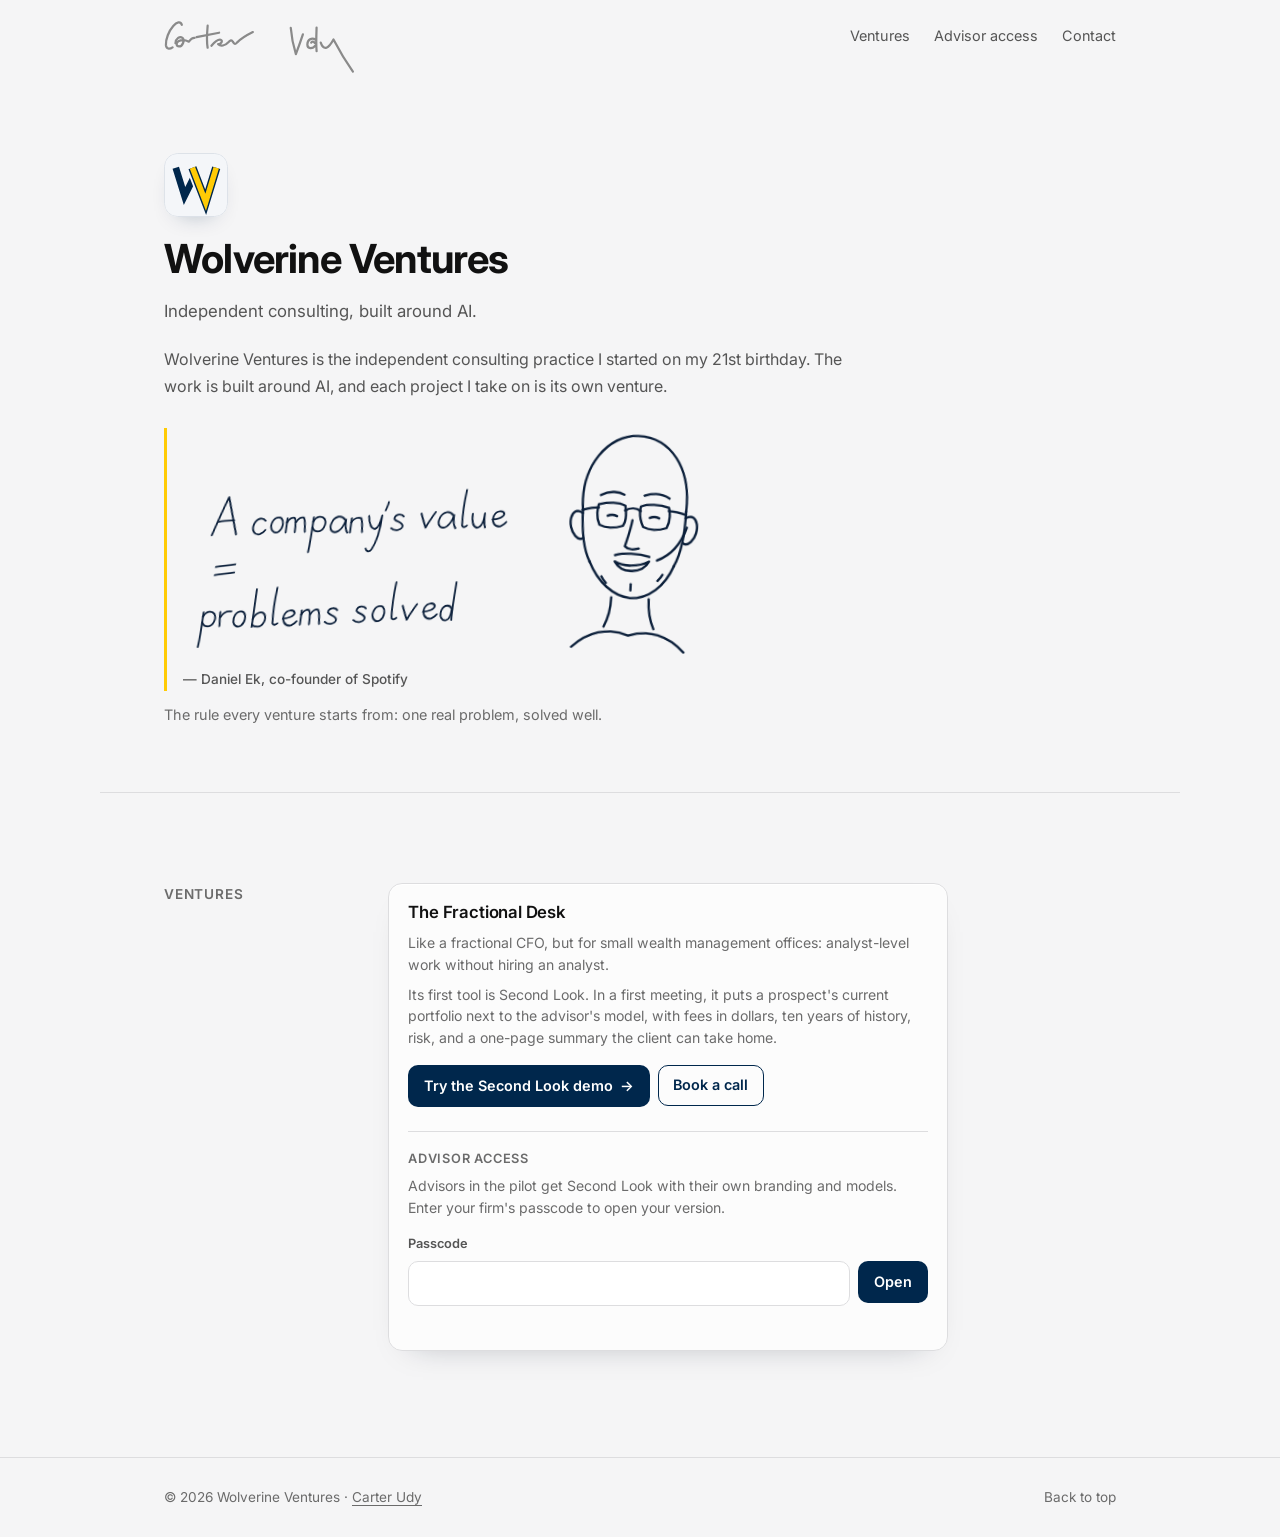
==== commit 587a0a2b: "Ventures: add passcode unlock script, tweak quote line" ====
--- a/ventures/index.html
+++ b/ventures/index.html
@@ -157,7 +157,7 @@
           </div>
           <figcaption>&mdash; Daniel Ek, co-founder of Spotify</figcaption>
         </figure>
-        <p class="wv-quote-note">The rule every venture here starts from: one real problem, solved well.</p>
+        <p class="wv-quote-note">The rule every venture starts from: one real problem, solved well.</p>
       </div>
     </section>
 
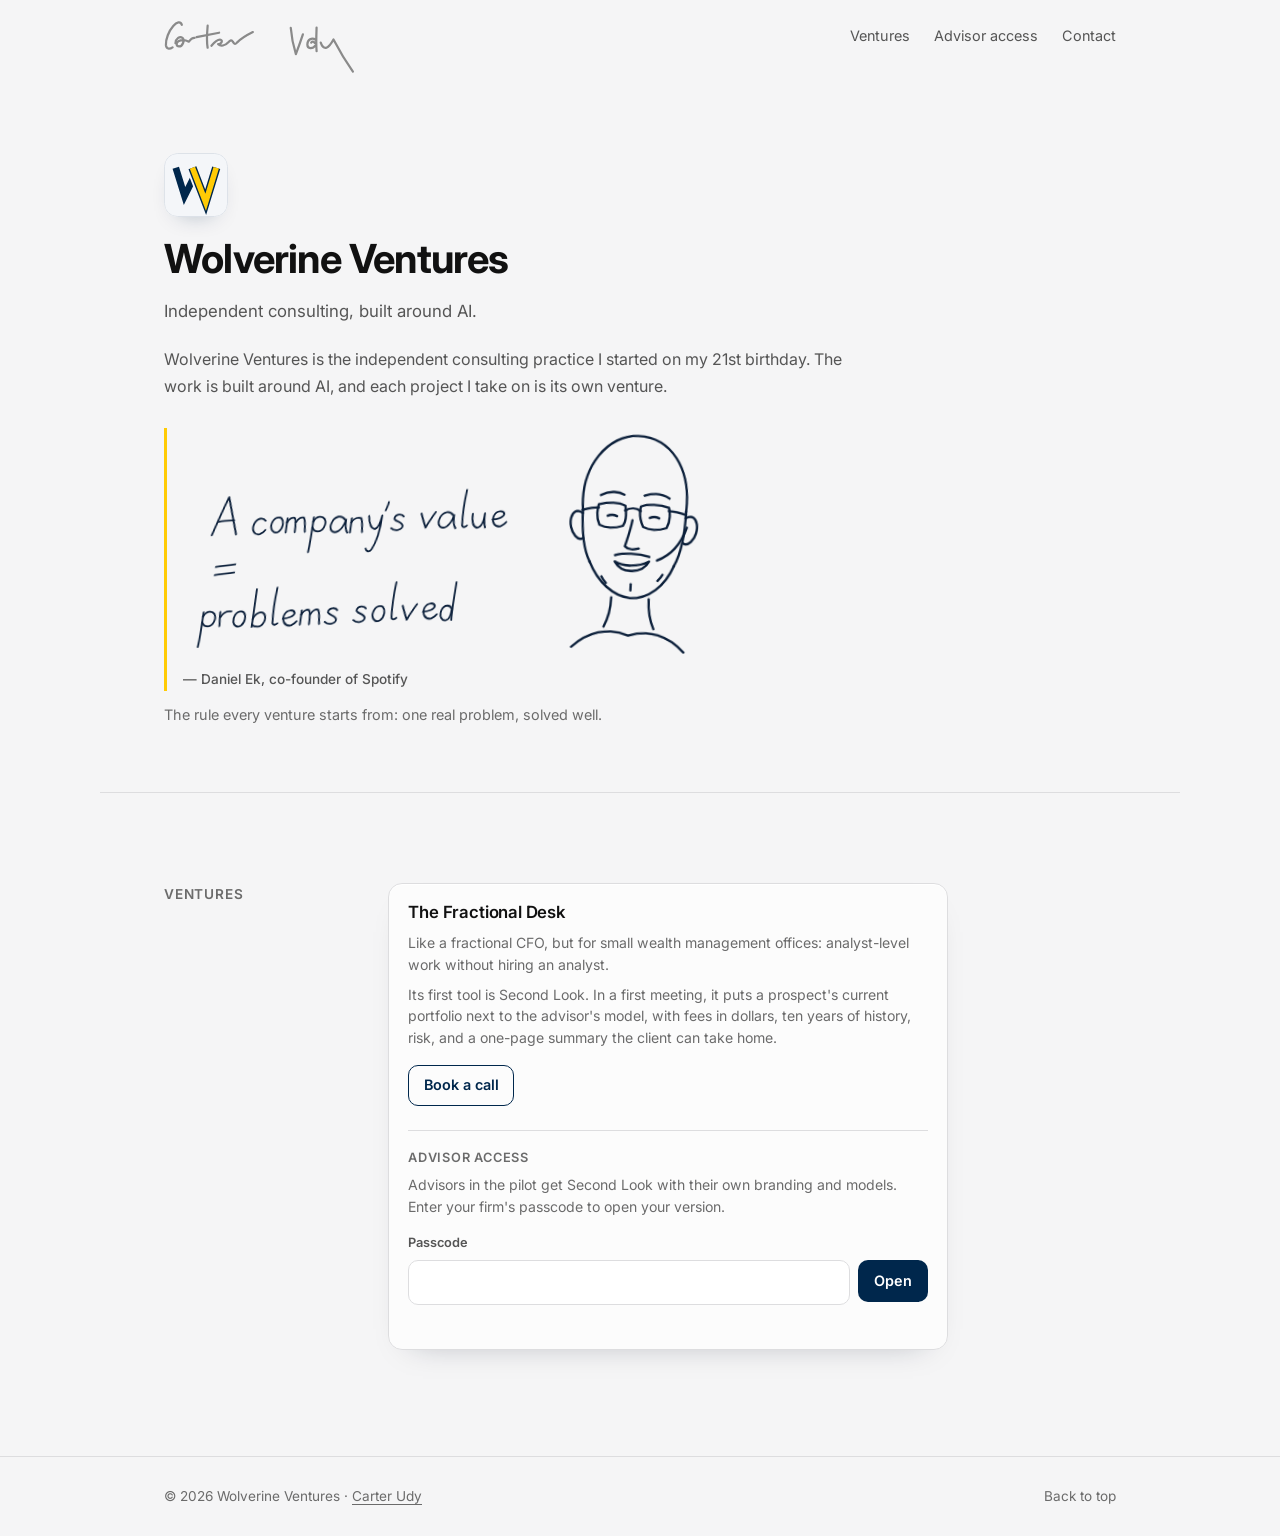
==== commit 1a7f4835: "Ventures: remove public demo link; advisor passcode is the way in" ====
--- a/ventures/index.html
+++ b/ventures/index.html
@@ -169,7 +169,6 @@
           <p class="now-note">Like a fractional CFO, but for small wealth management offices: analyst-level work without hiring an analyst.</p>
           <p class="now-note">Its first tool is Second Look. In a first meeting, it puts a prospect's current portfolio next to the advisor's model, with fees in dollars, ten years of history, risk, and a one-page summary the client can take home.</p>
           <div class="wv-actions">
-            <a class="wv-btn" href="second-look/">Try the Second Look demo <span class="wv-arrow" aria-hidden="true">&rarr;</span></a>
             <a class="wv-btn wv-btn-ghost" href="https://calendar.google.com/calendar/appointments/schedules/AcZssZ2owNLC68IE3bi404yhBSNsmZE64ttAb19tgo0-aC2wI6eYCNmnvXj6XQy3hJ_TFixpicV2XaKe" target="_blank" rel="noopener">Book a call</a>
           </div>
           <div class="wv-access" id="advisors">
